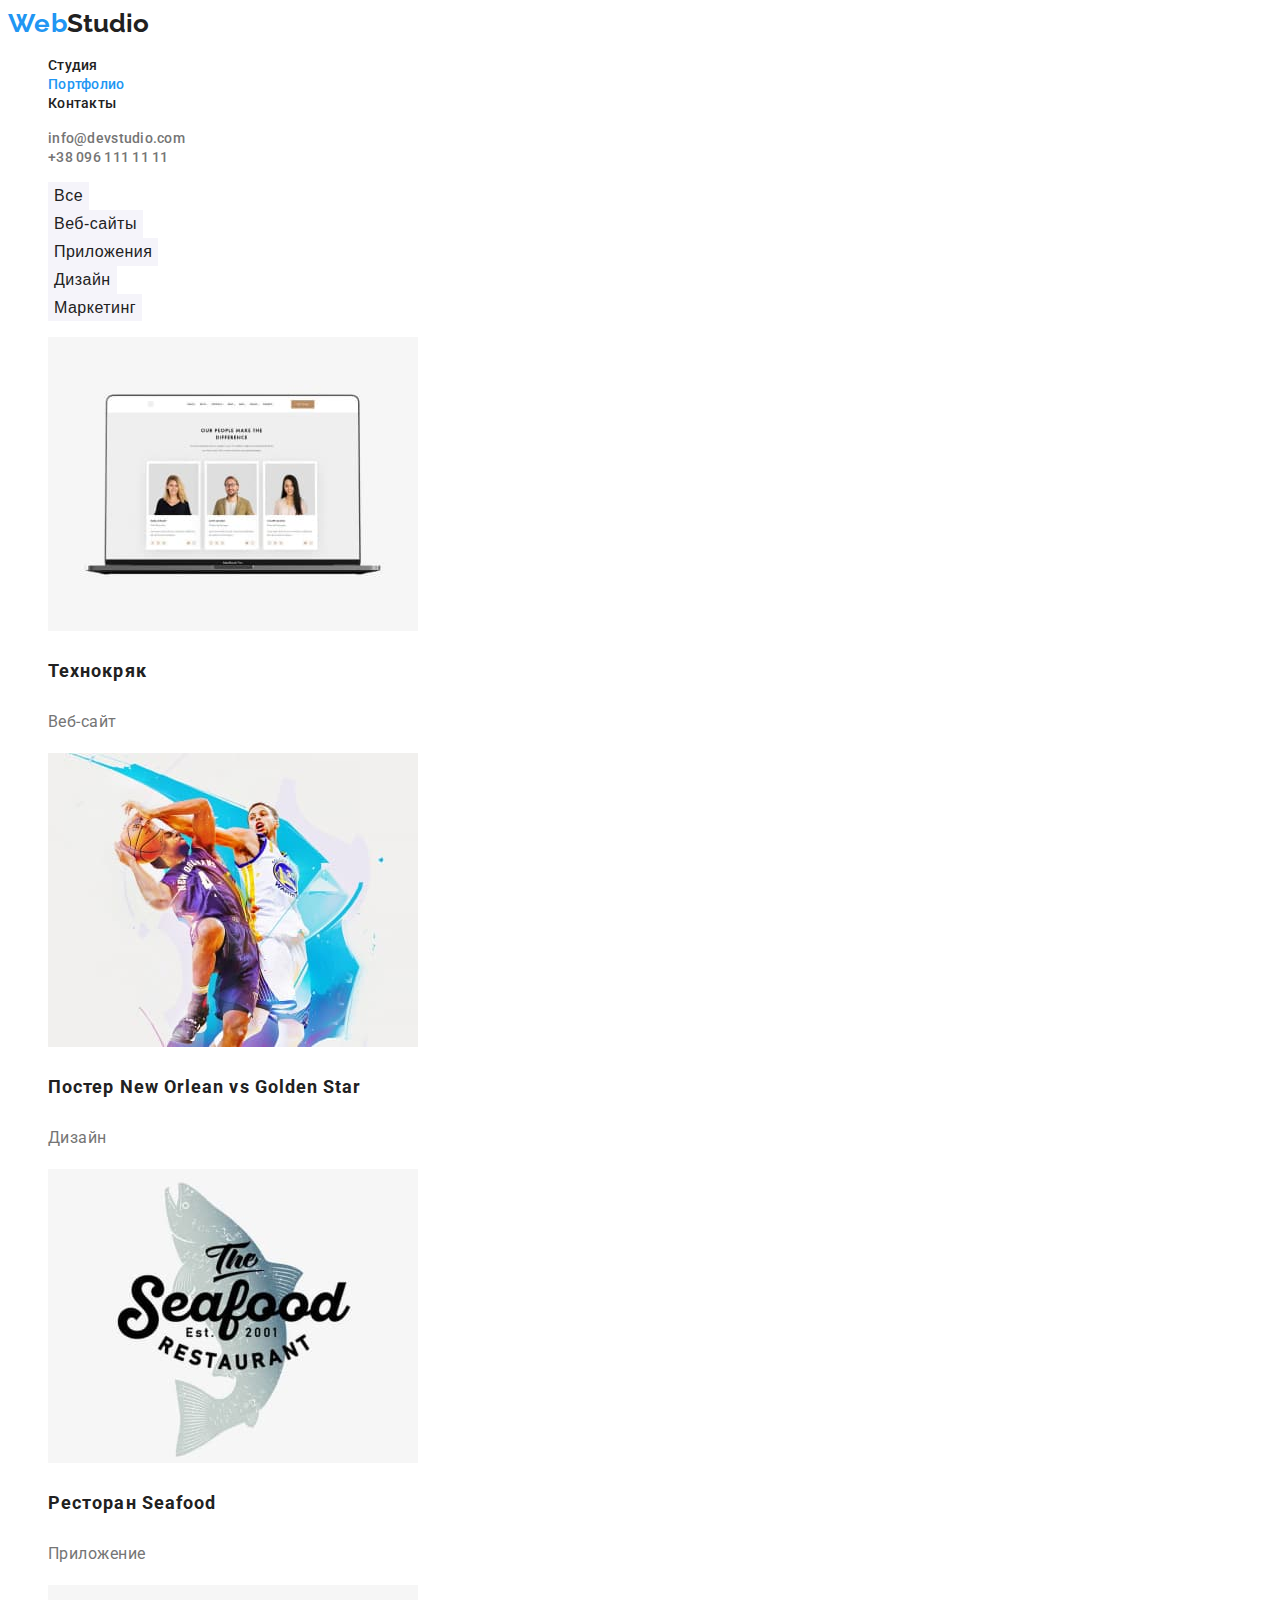
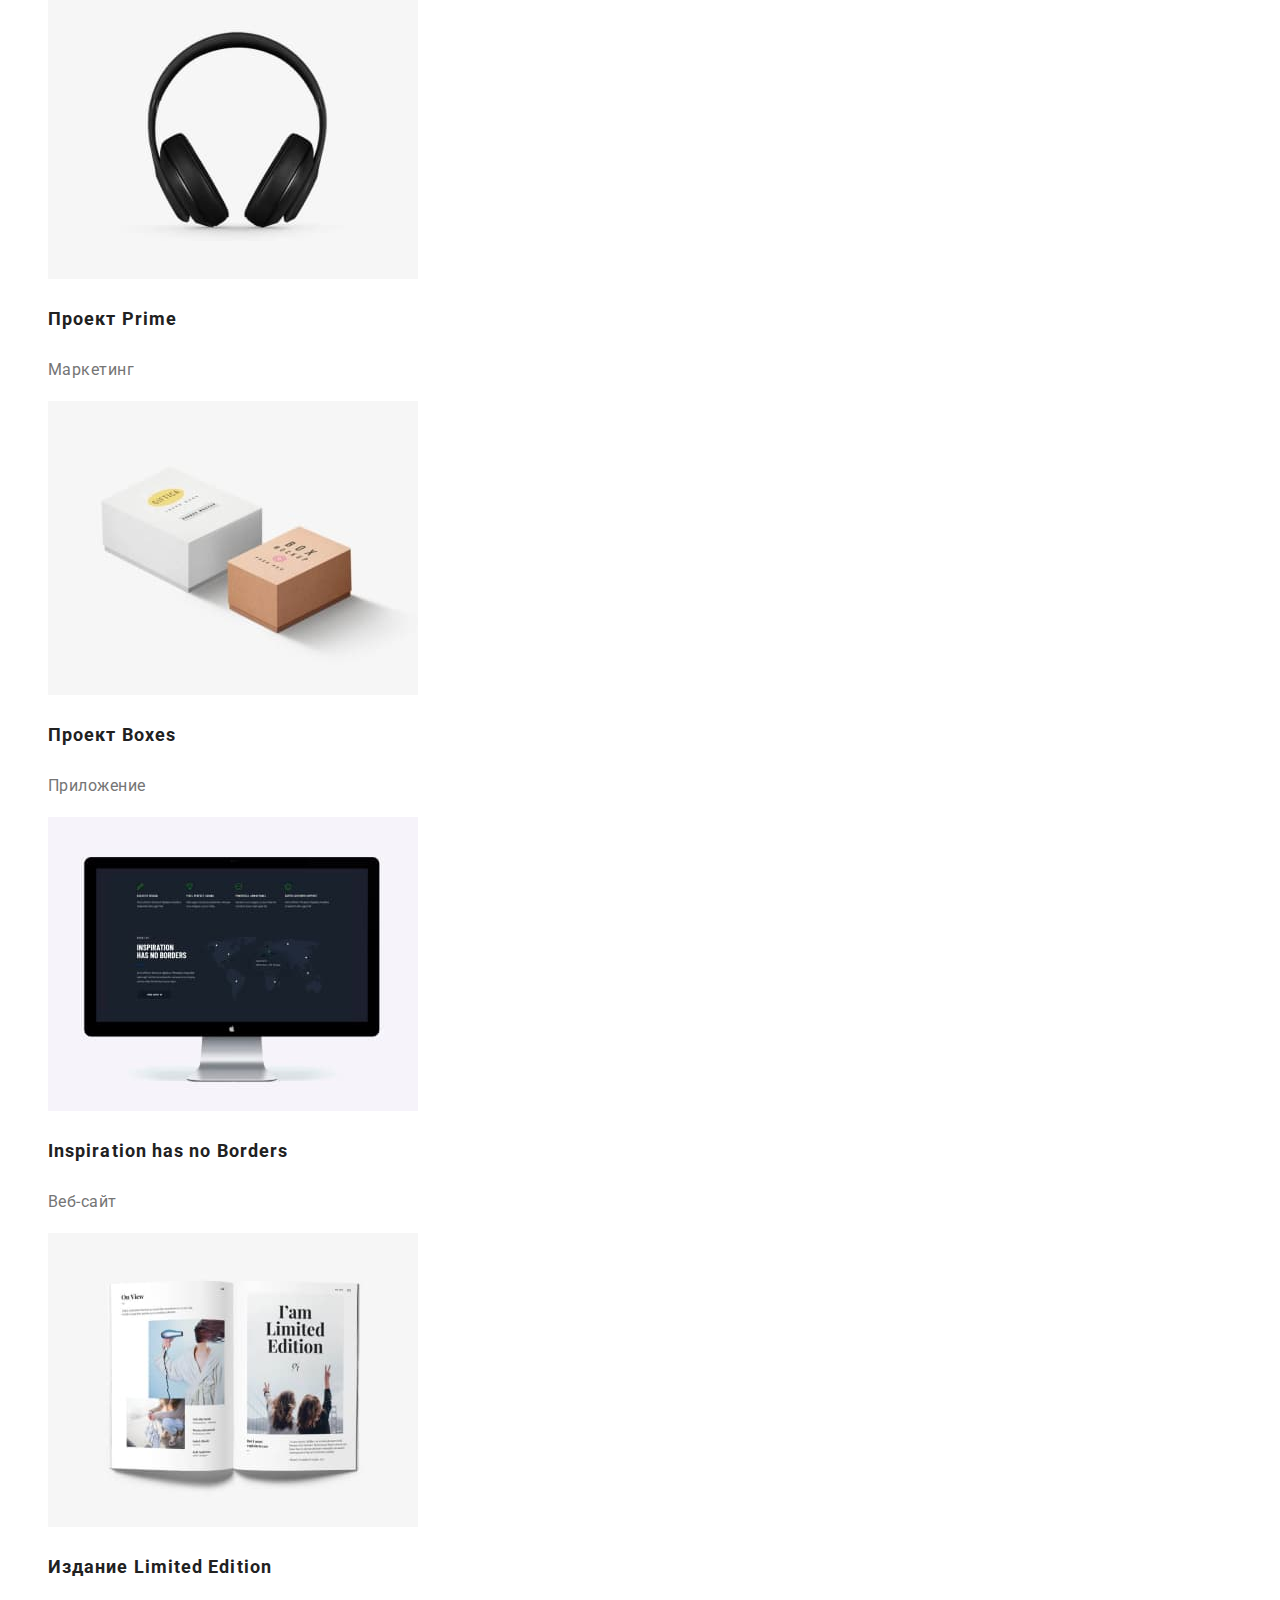
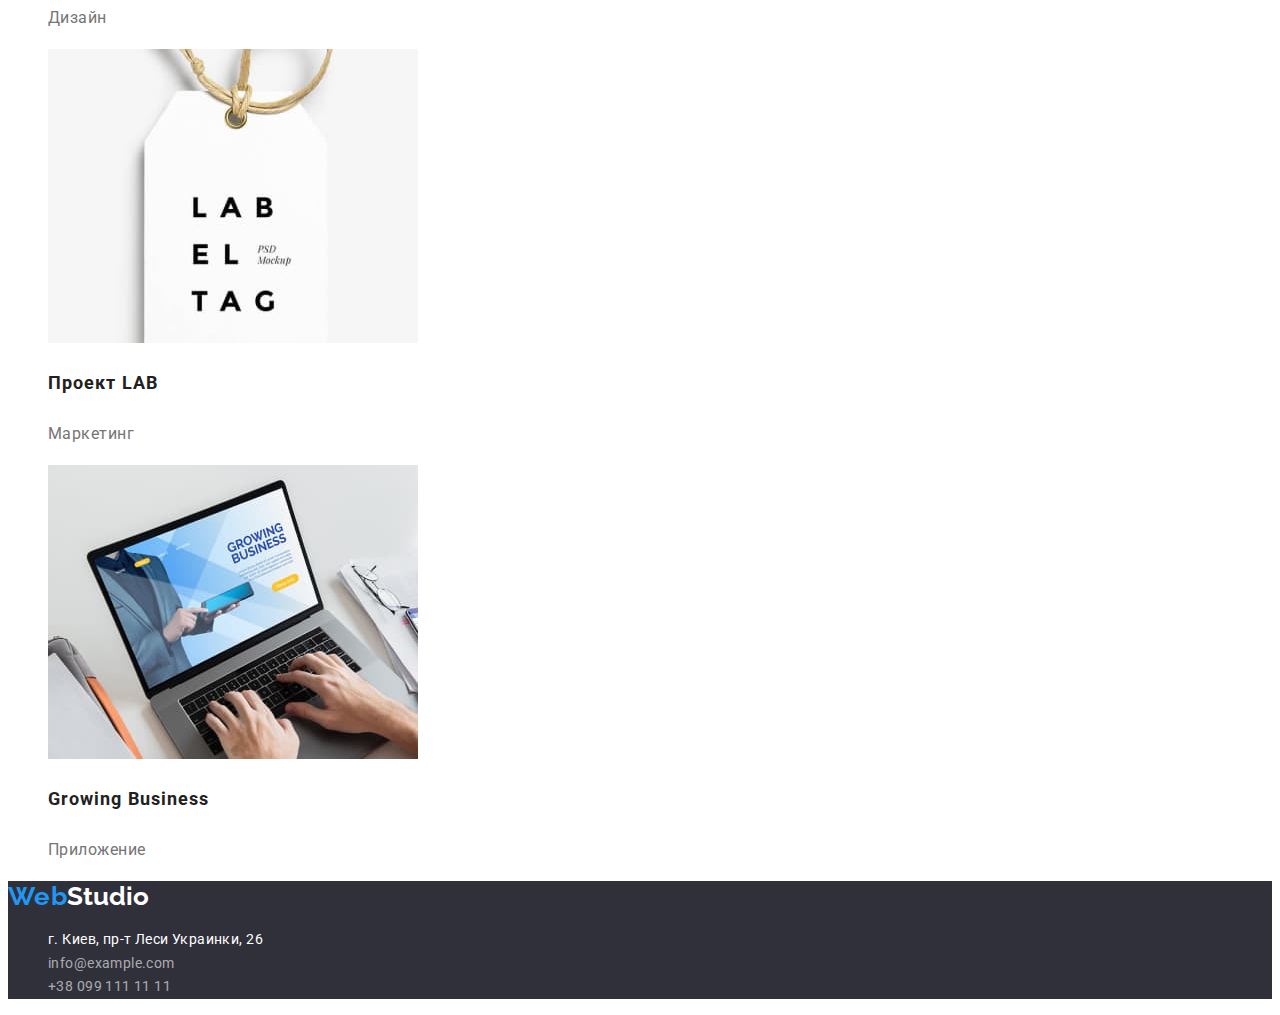
==== portfolio.html @ 48065b2e "Начало" ====
<!DOCTYPE html>
<html lang="en">
<head>
    <meta charset="UTF-8">
    <meta http-equiv="X-UA-Compatible" content="IE=edge">
    <meta name="viewport" content="width=device-width, initial-scale=1.0">
    <title>WebStudio</title>
    <link rel="preconnect" href="https://fonts.gstatic.com">
    <link
        href="https://fonts.googleapis.com/css2?family=Raleway:wght@700;900&family=Roboto:wght@400;500;700;900&display=swap"
        rel="stylesheet">
        <link rel="stylesheet" href="node_modules/modern-normalize/modern-normalize.css">
    <link rel="stylesheet" href="./css/styles.css">
</head>
<body>
<header class="header">
    <a class="header-link" href="./index.html"><span class="header-link-logo-start">Web</span><span
            class="header-link-logo-end">Studio</span> </a>
    <nav class="navigation">
        <ul class="menu">
            <li class="menu-item">
                <a class="menu-link" href="./index.html">Студия</a>
            </li>
            <li class="menu-item">
                <a class="menu-link current" href="./portfolio.html">Портфолио</a>
            </li>
            <li class="menu-item">
                <a class="menu-link" href="#">Контакты</a>
            </li>
        </ul>
    </nav>
    <ul class="menu">
        <li>
            <a class="mail-link" href="mailto:info@devstudio.com">info@devstudio.com</a>
        </li>
        <li>
            <a class="tel-link" href="tel:+380961111111">+38 096 111 11 11</a>
        </li>
    </ul>
</header>
<main>
    <section class="section-projeсts">
        <h2 class="visually-hidden">Фильтр списка проектов</h2>
        <ul class="list-btn">
            <li class="">
                <button class="list-btn-item" type="button">Все</button>
            </li>
            <li class="">
                <button class="list-btn-item" type="button">Веб-сайты</button>
            </li>
            <li class="">
                <button class="list-btn-item" type="button">Приложения</button>
            </li>
            <li class="">
                <button class="list-btn-item" type="button">Дизайн</button>
            </li>
            <li class="">
                <button class="list-btn-item" type="button">Маркетинг</button>
            </li>
        </ul>
        <ul class="list-projeсts">
            <li class="">
                <a class="link-item-project" href="#">
                    <img src="./images/portfolio-list-projects/img1.jpg" alt="Веб-сайт" width="370" height="294">
                    <h3 class="heading-item-project">Технокряк</h3>
                    <p class="description-item-project">Веб-сайт</p>
                </a>
            </li>
            <li class="">
                <a class="link-item-project" href="#">
                    <img src="./images/portfolio-list-projects/img2.jpg" alt="Дизайн" width="370" height="294">
                    <h3 class="heading-item-project">Постер New Orlean vs Golden Star</h3>
                    <p class="description-item-project">Дизайн</p>
                </a>
            </li>
            <li class="">
                <a class="link-item-project" href="#">
                    <img src="./images/portfolio-list-projects/img3.jpg" alt="Приложение" width="370" height="294">
                    <h3 class="heading-item-project">Ресторан Seafood</h3>
                    <p class="description-item-project">Приложение</p>
                </a>
            </li>
            <li class="">
                <a class="link-item-project" href="#">
                    <img src="./images/portfolio-list-projects/img4.jpg" alt="Маркетинг" width="370" height="294">
                    <h3 class="heading-item-project">Проект Prime</h3>
                    <p class="description-item-project">Маркетинг</p>
                </a>
            </li>
            <li class="">
                <a class="link-item-project" href="#">
                    <img src="./images/portfolio-list-projects/img5.jpg" alt="Приложение" width="370" height="294">
                    <h3 class="heading-item-project">Проект Boxes</h3>
                    <p class="description-item-project">Приложение</p>
                </a>
            </li>
            <li class="">
                <a class="link-item-project" href="#">
                    <img src="./images/portfolio-list-projects/img6.jpg" alt="Веб-сайт" width="370" height="294">
                    <h3 class="heading-item-project">Inspiration has no Borders</h3>
                    <p class="description-item-project">Веб-сайт</p>
                </a>
            </li>
            <li class="">
                <a class="link-item-project" href="#">
                    <img src="./images/portfolio-list-projects/img7.jpg" alt="Дизайн" width="370" height="294">
                    <h3 class="heading-item-project">Издание Limited Edition</h3>
                    <p class="description-item-project">Дизайн</p>
                </a>
            </li>
            <li class="">
                <a class="link-item-project" href="#">
                    <img src="./images/portfolio-list-projects/img8.jpg" alt="Маркетинг" width="370" height="294">
                    <h3 class="heading-item-project">Проект LAB</h3>
                    <p class="description-item-project">Маркетинг</p>
                </a>
            </li>
            <li class="">
                <a class="link-item-project" href="#">
                    <img src="./images/portfolio-list-projects/img9.jpg" alt="Приложение" width="370" height="294">
                    <h3 class="heading-item-project">Growing Business</h3>
                    <p class="description-item-project">Приложение</p>
                </a>
            </li>
        </ul>
    </section>
</main>
<footer class="footer">
    <a class="footer-link" href="./index.html"><span class="footer-link-logo-start">Web</span><span
            class="footer-link-logo-end">Studio</span> </a>
    <address class="address">
        <ul class="list-address">
            <li class="list-address-item">
                <a class="list-address-item-link" href="#" target="_blank" rel="noreferer nopaper">г. Киев, пр-т Леси
                    Украинки, 26
                </a>
            </li>
            <li class="list-address-item">
                <a class="list-address-item-mail" href="mailto:info@example.com">info@example.com</a>
            </li>
            <li class="list-address-item">
                <a class="list-address-item-tel" href="tel:+380991111111">+38 099 111 11 11</a>
            </li>
        </ul>
    </address>
</footer>
</body>
</html>
---- css/styles.css ----
body {
  font-family: "Roboto", sans-serif;
}
:root {
  --accent-color: #2196f3;
  --background-color: #ffffff;
  --main-text-color: #212121;
  --background-hero: #2f303a;
  --background-our-team: #f5f4fa;
  --background-footer-color: #2f303a;
  --btn-item-color: #f5f4fa;
  --text-btn-color: #ffffff;
  --logo-address-footer-color: #ffffff;
  --mail-tel-color: #757575;
  --text-description-color: #757575;
  --text-address-footer-color: rgba(255, 255, 255, 0.6);
}
/*============header-start================*/
.header {
  background-color: var(--background-color);
}
.header-link {
  text-decoration: none;
}
.header-link-logo-start {
  font-family: "Raleway", sans-serif;
  font-weight: 700;
  font-size: 26px;
  line-height: 1.19;
  letter-spacing: 0.03em;
  color: var(--accent-color);
}
.header-link-logo-end {
  font-family: "Raleway", sans-serif;
  font-weight: 700;
  font-size: 26px;
  line-height: 1.19;
  color: var(--main-text-color);
}
.menu {
  list-style: none;
}
.menu-link {
  font-weight: 500;
  font-size: 14px;
  line-height: 1.14;
  letter-spacing: 0.02em;
  text-decoration: none;
  color: var(--main-text-color);
}
.menu-link:hover,
.menu-link:focus {
  color: var(--accent-color);
}
.mail-link:hover,
.mail-link:focus {
  color: var(--accent-color);
}
.tel-link:hover,
.tel-link:focus {
  color: var(--accent-color);
}
.mail-link,
.tel-link {
  font-weight: 500;
  font-size: 14px;
  line-height: 1.14;
  letter-spacing: 0.02em;
  text-decoration: none;
  color: var(--mail-tel-color);
}
.current {
  color: var(--accent-color);
}
/*=============header-end===========*/
/*============main-start============*/
/*============section-hero-start=====*/
.hero {
  background: var(--background-hero);
}
.hero-title {
  font-weight: 900;
  font-size: 44px;
  line-height: 60px;
  /* or 136% */
  text-align: center;
  letter-spacing: 0.06em;
  text-transform: uppercase;
  color: var(--background-color);
}
.modal-btn {
  font-weight: 700;
  font-size: 16px;
  line-height: 1.87;
  color: var(--text-btn-color);
  background: var(--accent-color);
  border: none;
  cursor: pointer;
}
/*============section-hero-end=====*/
/*==========section-features-company-start=====*/
.features-company {
  background: var(--background-color);
}
.list-features {
  list-style: none;
}
.visually-hidden {
  position: absolute;
  width: 1px;
  height: 1px;
  margin: -1px;
  border: 0;
  padding: 0;
  white-space: nowrap;
  clip-path: inset(100%);
  clip: rect(0 0 0 0);
  overflow: hidden;
}
.heading-feature {
  font-weight: 700;
  font-size: 14px;
  line-height: 1.14;
  letter-spacing: 0.03em;
  text-transform: uppercase;
  color: var(--main-text-color);
}
.description-feature {
  font-weight: 400;
  font-size: 14px;
  line-height: 1.71;
  letter-spacing: 0.03em;
}
/*==========section-features-company-end=====*/
/*==========section-our-work-start=====*/
.heading-our-work {
  font-weight: 700;
  font-size: 36px;
  line-height: 1.17;
  text-align: center;
  letter-spacing: 0.03em;
  color: var(--main-text-color);
}
.list-work {
  list-style: none;
  /*==========section-our-work-end=====*/
}
/*==========section-our-team-start=====*/
.our-team {
  background: var(--background-our-team);
}
.heading-team {
  font-weight: 700;
  font-size: 36px;
  line-height: 1.17;
  text-align: center;
  letter-spacing: 0.03em;
  color: var(--main-text-color);
}
.list-team {
  list-style: none;
}
.employee-team {
  font-weight: 500;
  font-size: 16px;
  line-height: 1.19;
  letter-spacing: 0.03em;
  color: var(--main-text-color);
}
.activity-employee {
  font-weight: 400;
  font-size: 16px;
  line-height: 1.19;
  letter-spacing: 0.03em;
  color: var(--mail-tel-color);
}
/*==========section-our-team-end=====*/
/*==========section-footer-start=====*/
.footer {
  background: var(--background-footer-color);
}
.footer-link {
  text-decoration: none;
}
.footer-link-logo-start {
  font-family: "Raleway", sans-serif;
  font-weight: 700;
  font-size: 26px;
  line-height: 1.19;
  letter-spacing: 0.03em;
  color: var(--accent-color);
}
.footer-link-logo-end {
  font-family: "Raleway", sans-serif;
  font-weight: 700;
  font-size: 26px;
  line-height: 1.19;
  color: var(--logo-address-footer-color);
}
.list-address {
  list-style: none;
}
.list-address-item-link {
  font-style: normal;
  font-weight: 400;
  font-size: 14px;
  line-height: 1.71;
  letter-spacing: 0.03em;
  text-decoration: none;
  color: var(--logo-address-footer-color);
}
.list-address-item-mail {
  font-style: normal;
  font-weight: 400;
  font-size: 14px;
  line-height: 1.71;
  letter-spacing: 0.03em;
  text-decoration: none;
  color: var(--text-address-footer-color);
}
.list-address-item-tel {
  font-style: normal;
  font-weight: 400;
  font-size: 14px;
  line-height: 1.71;
  letter-spacing: 0.03em;
  text-decoration: none;
  color: var(--text-address-footer-color);
}
/*==========section-footer-end=====*/
/*----------portfolio--------------*/
/*========section-projeсts-start====*/
.list-btn {
  list-style: none;
}
.list-btn-item {
  background: var(--btn-item-color);
  font-weight: 500;
  font-size: 16px;
  line-height: 1.62;
  text-align: center;
  letter-spacing: 0.03em;
  color: var(--main-text-color);
  border: none;
  cursor: pointer;
}
.list-btn-item:hover,
.list-btn-item:focus {
  background: var(--accent-color);
  color: var(--text-btn-color);
}
.list-projeсts {
  list-style: none;
}
.heading-item-project {
  font-weight: 700;
  font-size: 18px;
  line-height: 2;
  letter-spacing: 0.06em;
  color: var(--main-text-color);
}
.description-item-project {
  font-weight: 400;
  font-size: 16px;
  line-height: 1.87;
  letter-spacing: 0.03em;
  color: var(--text-description-color);
}
.link-item-project {
  text-decoration: none;
}
/*========section-projeсts-end====*/
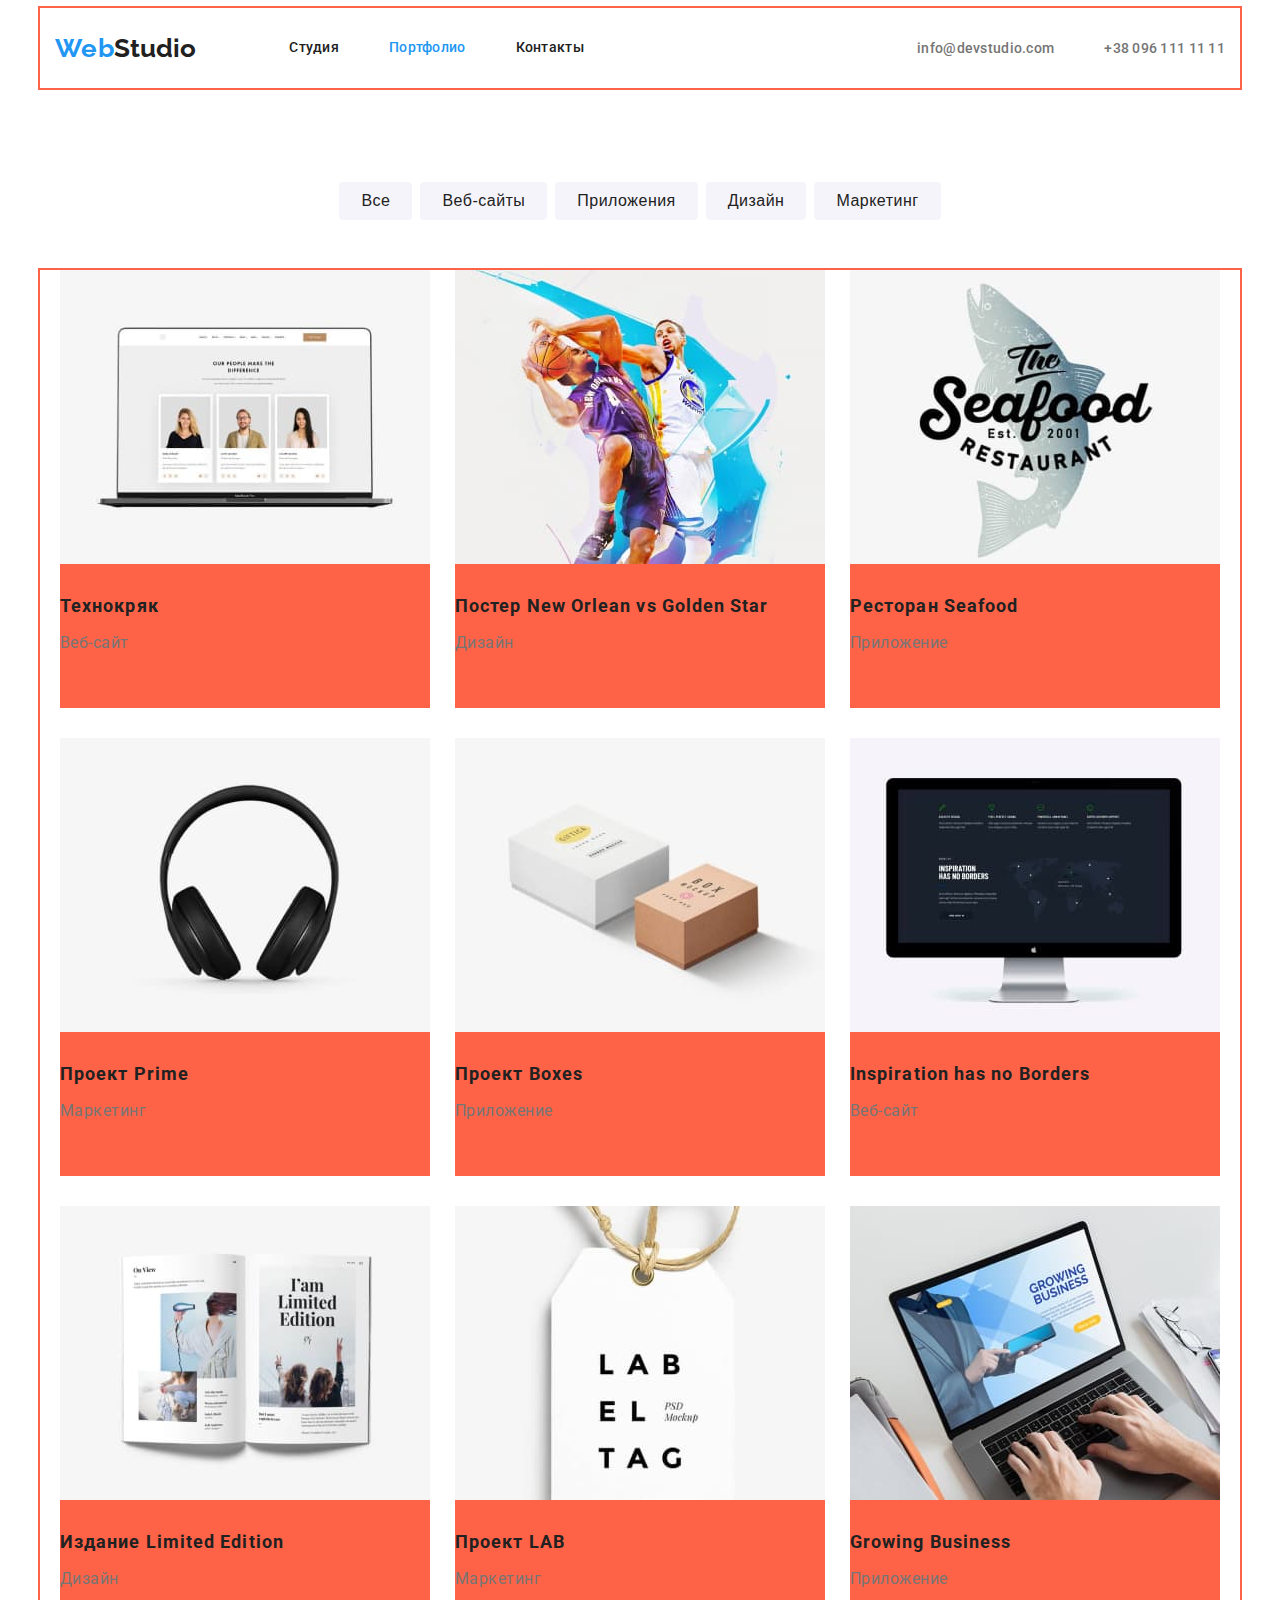
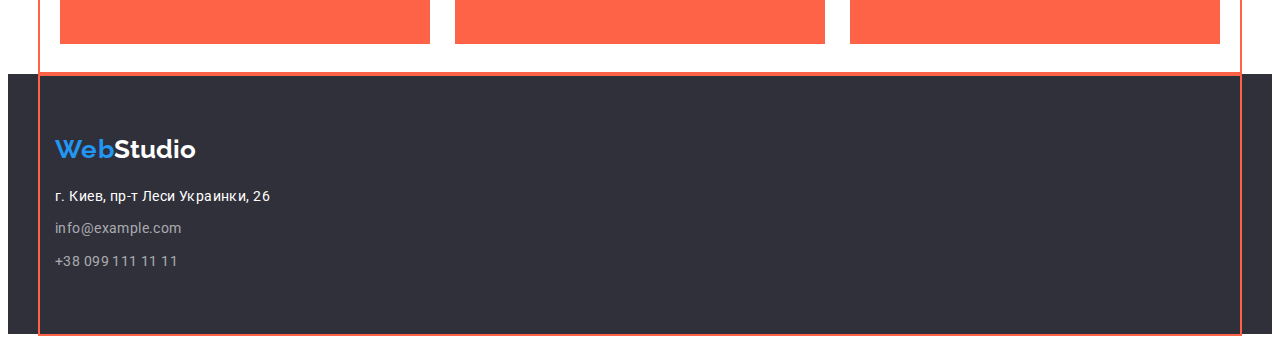
==== commit 113a8471: "показывает header и portfolio с flex" ====
--- a/portfolio.html
+++ b/portfolio.html
@@ -14,135 +14,141 @@
 </head>
 <body>
 <header class="header">
-    <a class="header-link" href="./index.html"><span class="header-link-logo-start">Web</span><span
-            class="header-link-logo-end">Studio</span> </a>
-    <nav class="navigation">
-        <ul class="menu">
+    <div class="container main-header">
+        <a class="header-link" href="./index.html"><span class="header-link-logo-start">Web</span><span
+                class="header-link-logo-end">Studio</span> </a>
+        <nav class="navigation">
+            <ul class="menu-page list">
+                <li class="menu-item">
+                    <a class="menu-link" href="./index.html">Студия</a>
+                </li>
+                <li class="menu-item">
+                    <a class="menu-link current" href="./portfolio.html">Портфолио</a>
+                </li>
+                <li class="menu-item">
+                    <a class="menu-link" href="#">Контакты</a>
+                </li>
+            </ul>
+        </nav>
+        <ul class="menu-contacts list">
             <li class="menu-item">
-                <a class="menu-link" href="./index.html">Студия</a>
+                <a class="mail-link" href="mailto:info@devstudio.com">info@devstudio.com</a>
             </li>
             <li class="menu-item">
-                <a class="menu-link current" href="./portfolio.html">Портфолио</a>
-            </li>
-            <li class="menu-item">
-                <a class="menu-link" href="#">Контакты</a>
+                <a class="tel-link" href="tel:+380961111111">+38 096 111 11 11</a>
             </li>
         </ul>
-    </nav>
-    <ul class="menu">
-        <li>
-            <a class="mail-link" href="mailto:info@devstudio.com">info@devstudio.com</a>
-        </li>
-        <li>
-            <a class="tel-link" href="tel:+380961111111">+38 096 111 11 11</a>
-        </li>
-    </ul>
+    </div>  
 </header>
 <main>
     <section class="section-projeсts">
         <h2 class="visually-hidden">Фильтр списка проектов</h2>
         <ul class="list-btn">
-            <li class="">
+            <li class="item">
                 <button class="list-btn-item" type="button">Все</button>
             </li>
-            <li class="">
+            <li class="item">
                 <button class="list-btn-item" type="button">Веб-сайты</button>
             </li>
-            <li class="">
+            <li class="item">
                 <button class="list-btn-item" type="button">Приложения</button>
             </li>
-            <li class="">
+            <li class="item">
                 <button class="list-btn-item" type="button">Дизайн</button>
             </li>
-            <li class="">
+            <li class="item">
                 <button class="list-btn-item" type="button">Маркетинг</button>
             </li>
         </ul>
-        <ul class="list-projeсts">
-            <li class="">
-                <a class="link-item-project" href="#">
-                    <img src="./images/portfolio-list-projects/img1.jpg" alt="Веб-сайт" width="370" height="294">
-                    <h3 class="heading-item-project">Технокряк</h3>
-                    <p class="description-item-project">Веб-сайт</p>
-                </a>
-            </li>
-            <li class="">
-                <a class="link-item-project" href="#">
-                    <img src="./images/portfolio-list-projects/img2.jpg" alt="Дизайн" width="370" height="294">
-                    <h3 class="heading-item-project">Постер New Orlean vs Golden Star</h3>
-                    <p class="description-item-project">Дизайн</p>
-                </a>
-            </li>
-            <li class="">
-                <a class="link-item-project" href="#">
-                    <img src="./images/portfolio-list-projects/img3.jpg" alt="Приложение" width="370" height="294">
-                    <h3 class="heading-item-project">Ресторан Seafood</h3>
-                    <p class="description-item-project">Приложение</p>
-                </a>
-            </li>
-            <li class="">
-                <a class="link-item-project" href="#">
-                    <img src="./images/portfolio-list-projects/img4.jpg" alt="Маркетинг" width="370" height="294">
-                    <h3 class="heading-item-project">Проект Prime</h3>
-                    <p class="description-item-project">Маркетинг</p>
-                </a>
-            </li>
-            <li class="">
-                <a class="link-item-project" href="#">
-                    <img src="./images/portfolio-list-projects/img5.jpg" alt="Приложение" width="370" height="294">
-                    <h3 class="heading-item-project">Проект Boxes</h3>
-                    <p class="description-item-project">Приложение</p>
-                </a>
-            </li>
-            <li class="">
-                <a class="link-item-project" href="#">
-                    <img src="./images/portfolio-list-projects/img6.jpg" alt="Веб-сайт" width="370" height="294">
-                    <h3 class="heading-item-project">Inspiration has no Borders</h3>
-                    <p class="description-item-project">Веб-сайт</p>
-                </a>
-            </li>
-            <li class="">
-                <a class="link-item-project" href="#">
-                    <img src="./images/portfolio-list-projects/img7.jpg" alt="Дизайн" width="370" height="294">
-                    <h3 class="heading-item-project">Издание Limited Edition</h3>
-                    <p class="description-item-project">Дизайн</p>
-                </a>
-            </li>
-            <li class="">
-                <a class="link-item-project" href="#">
-                    <img src="./images/portfolio-list-projects/img8.jpg" alt="Маркетинг" width="370" height="294">
-                    <h3 class="heading-item-project">Проект LAB</h3>
-                    <p class="description-item-project">Маркетинг</p>
-                </a>
-            </li>
-            <li class="">
-                <a class="link-item-project" href="#">
-                    <img src="./images/portfolio-list-projects/img9.jpg" alt="Приложение" width="370" height="294">
-                    <h3 class="heading-item-project">Growing Business</h3>
-                    <p class="description-item-project">Приложение</p>
-                </a>
-            </li>
-        </ul>
+        <div class="container card-list">
+            <ul class="list-projeсts">
+                <li class="card-list-projects">
+                    <a class="link-item-project" href="#">
+                        <img src="./images/portfolio-list-projects/img1.jpg" alt="Веб-сайт" width="370" height="294">
+                        <h3 class="heading-item-project">Технокряк</h3>
+                        <p class="description-item-project">Веб-сайт</p>
+                    </a>
+                </li>
+                <li class="card-list-projects">
+                    <a class="link-item-project" href="#">
+                        <img src="./images/portfolio-list-projects/img2.jpg" alt="Дизайн" width="370" height="294">
+                        <h3 class="heading-item-project">Постер New Orlean vs Golden Star</h3>
+                        <p class="description-item-project">Дизайн</p>
+                    </a>
+                </li>
+                <li class="card-list-projects">
+                    <a class="link-item-project" href="#">
+                        <img src="./images/portfolio-list-projects/img3.jpg" alt="Приложение" width="370" height="294">
+                        <h3 class="heading-item-project">Ресторан Seafood</h3>
+                        <p class="description-item-project">Приложение</p>
+                    </a>
+                </li>
+                <li class="card-list-projects">
+                    <a class="link-item-project" href="#">
+                        <img src="./images/portfolio-list-projects/img4.jpg" alt="Маркетинг" width="370" height="294">
+                        <h3 class="heading-item-project">Проект Prime</h3>
+                        <p class="description-item-project">Маркетинг</p>
+                    </a>
+                </li>
+                <li class="card-list-projects">
+                    <a class="link-item-project" href="#">
+                        <img src="./images/portfolio-list-projects/img5.jpg" alt="Приложение" width="370" height="294">
+                        <h3 class="heading-item-project">Проект Boxes</h3>
+                        <p class="description-item-project">Приложение</p>
+                    </a>
+                </li>
+                <li class="card-list-projects">
+                    <a class="link-item-project" href="#">
+                        <img src="./images/portfolio-list-projects/img6.jpg" alt="Веб-сайт" width="370" height="294">
+                        <h3 class="heading-item-project">Inspiration has no Borders</h3>
+                        <p class="description-item-project">Веб-сайт</p>
+                    </a>
+                </li>
+                <li class="card-list-projects">
+                    <a class="link-item-project" href="#">
+                        <img src="./images/portfolio-list-projects/img7.jpg" alt="Дизайн" width="370" height="294">
+                        <h3 class="heading-item-project">Издание Limited Edition</h3>
+                        <p class="description-item-project">Дизайн</p>
+                    </a>
+                </li>
+                <li class="card-list-projects">
+                    <a class="link-item-project" href="#">
+                        <img src="./images/portfolio-list-projects/img8.jpg" alt="Маркетинг" width="370" height="294">
+                        <h3 class="heading-item-project">Проект LAB</h3>
+                        <p class="description-item-project">Маркетинг</p>
+                    </a>
+                </li>
+                <li class="card-list-projects">
+                    <a class="link-item-project" href="#">
+                        <img src="./images/portfolio-list-projects/img9.jpg" alt="Приложение" width="370" height="294">
+                        <h3 class="heading-item-project">Growing Business</h3>
+                        <p class="description-item-project">Приложение</p>
+                    </a>
+                </li>
+            </ul>
+        </div> 
     </section>
 </main>
 <footer class="footer">
-    <a class="footer-link" href="./index.html"><span class="footer-link-logo-start">Web</span><span
-            class="footer-link-logo-end">Studio</span> </a>
-    <address class="address">
-        <ul class="list-address">
-            <li class="list-address-item">
-                <a class="list-address-item-link" href="#" target="_blank" rel="noreferer nopaper">г. Киев, пр-т Леси
-                    Украинки, 26
-                </a>
-            </li>
-            <li class="list-address-item">
-                <a class="list-address-item-mail" href="mailto:info@example.com">info@example.com</a>
-            </li>
-            <li class="list-address-item">
-                <a class="list-address-item-tel" href="tel:+380991111111">+38 099 111 11 11</a>
-            </li>
-        </ul>
-    </address>
+    <div class="container">
+        <a class="footer-link" href="./index.html"><span class="footer-link-logo-start">Web</span><span
+                class="footer-link-logo-end">Studio</span> </a>
+        <address class="address">
+            <ul class="list-address">
+                <li class="list-address-item">
+                    <a class="list-address-item-link" href="#" target="_blank" rel="noreferer nopaper">г. Киев, пр-т Леси
+                        Украинки, 26
+                    </a>
+                </li>
+                <li class="list-address-item">
+                    <a class="list-address-item-mail" href="mailto:info@example.com">info@example.com</a>
+                </li>
+                <li class="list-address-item">
+                    <a class="list-address-item-tel" href="tel:+380991111111">+38 099 111 11 11</a>
+                </li>
+            </ul>
+        </address>
+    </div>
 </footer>
 </body>
 </html>--- a/css/styles.css
+++ b/css/styles.css
@@ -1,3 +1,13 @@
+html {
+  box-sizing: border-box;
+}
+
+*,
+*::before,
+*::after {
+  box-sizing: inherit;
+}
+
 body {
   font-family: "Roboto", sans-serif;
 }
@@ -19,6 +29,15 @@
 .header {
   background-color: var(--background-color);
 }
+.container {
+  width: 1200px;
+  padding-left: 15px;
+  padding-right: 15px;
+  margin-left: auto;
+  margin-right: auto;
+
+  outline: 2px solid tomato;
+}
 .header-link {
   text-decoration: none;
 }
@@ -37,8 +56,19 @@
   line-height: 1.19;
   color: var(--main-text-color);
 }
-.menu {
-  list-style: none;
+.main-header {
+  display: flex;
+  align-items: center;
+}
+.list {
+  list-style: none;
+  padding-left: 0px;
+  margin-bottom: 0px;
+  margin-top: 0px;
+}
+.menu-page {
+  display: flex;
+  margin-left: 93px;
 }
 .menu-link {
   font-weight: 500;
@@ -47,10 +77,24 @@
   letter-spacing: 0.02em;
   text-decoration: none;
   color: var(--main-text-color);
+
+  display: block;
+  padding-top: 32px;
+  padding-bottom: 32px;
+}
+.menu-page .menu-item + .menu-item {
+  margin-left: 50px;
 }
 .menu-link:hover,
 .menu-link:focus {
   color: var(--accent-color);
+}
+.menu-contacts {
+  display: flex;
+  margin-left: auto;
+}
+.menu-contacts .menu-item + .menu-item {
+  margin-left: 50px;
 }
 .mail-link:hover,
 .mail-link:focus {
@@ -77,16 +121,20 @@
 /*============section-hero-start=====*/
 .hero {
   background: var(--background-hero);
+  text-align: center;
 }
 .hero-title {
   font-weight: 900;
   font-size: 44px;
-  line-height: 60px;
-  /* or 136% */
+  line-height: 1.36;
   text-align: center;
   letter-spacing: 0.06em;
   text-transform: uppercase;
   color: var(--background-color);
+  margin-bottom: 0px;
+  margin-top: 0px;
+
+  outline: 2px solid tomato;
 }
 .modal-btn {
   font-weight: 700;
@@ -96,6 +144,8 @@
   background: var(--accent-color);
   border: none;
   cursor: pointer;
+  padding: 0px;
+  margin: 0px;
 }
 /*============section-hero-end=====*/
 /*==========section-features-company-start=====*/
@@ -104,6 +154,9 @@
 }
 .list-features {
   list-style: none;
+  padding-left: 0px;
+  margin-bottom: 0px;
+  margin-top: 0px;
 }
 .visually-hidden {
   position: absolute;
@@ -124,12 +177,16 @@
   letter-spacing: 0.03em;
   text-transform: uppercase;
   color: var(--main-text-color);
+  margin-top: 0px;
+  margin-bottom: 10px;
 }
 .description-feature {
   font-weight: 400;
   font-size: 14px;
   line-height: 1.71;
   letter-spacing: 0.03em;
+  margin-top: 0px;
+  margin-bottom: 0px;
 }
 /*==========section-features-company-end=====*/
 /*==========section-our-work-start=====*/
@@ -140,9 +197,14 @@
   text-align: center;
   letter-spacing: 0.03em;
   color: var(--main-text-color);
+  margin-top: 94px;
+  margin-bottom: 50px;
 }
 .list-work {
   list-style: none;
+  padding-left: 0px;
+  margin-bottom: 0px;
+  margin-top: 0px;
   /*==========section-our-work-end=====*/
 }
 /*==========section-our-team-start=====*/
@@ -156,9 +218,16 @@
   text-align: center;
   letter-spacing: 0.03em;
   color: var(--main-text-color);
+  margin-top: 188px;
+  margin-bottom: 50px;
+
+  outline: 2px solid tomato;
 }
 .list-team {
   list-style: none;
+  padding-left: 0px;
+  margin-bottom: 0px;
+  margin-top: 0px;
 }
 .employee-team {
   font-weight: 500;
@@ -166,6 +235,8 @@
   line-height: 1.19;
   letter-spacing: 0.03em;
   color: var(--main-text-color);
+  margin-top: 30px;
+  margin-bottom: 10px;
 }
 .activity-employee {
   font-weight: 400;
@@ -173,6 +244,8 @@
   line-height: 1.19;
   letter-spacing: 0.03em;
   color: var(--mail-tel-color);
+  margin-top: 0px;
+  margin-bottom: 30px;
 }
 /*==========section-our-team-end=====*/
 /*==========section-footer-start=====*/
@@ -180,7 +253,10 @@
   background: var(--background-footer-color);
 }
 .footer-link {
-  text-decoration: none;
+  display: block;
+  text-decoration: none;
+  padding-top: 60px;
+  padding-bottom: 20px;
 }
 .footer-link-logo-start {
   font-family: "Raleway", sans-serif;
@@ -199,8 +275,12 @@
 }
 .list-address {
   list-style: none;
+  padding-left: 0px;
+  margin-bottom: 0px;
+  margin-top: 0px;
 }
 .list-address-item-link {
+  display: block;
   font-style: normal;
   font-weight: 400;
   font-size: 14px;
@@ -208,8 +288,10 @@
   letter-spacing: 0.03em;
   text-decoration: none;
   color: var(--logo-address-footer-color);
+  margin-bottom: 9px;
 }
 .list-address-item-mail {
+  display: block;
   font-style: normal;
   font-weight: 400;
   font-size: 14px;
@@ -217,8 +299,10 @@
   letter-spacing: 0.03em;
   text-decoration: none;
   color: var(--text-address-footer-color);
+  margin-bottom: 9px;
 }
 .list-address-item-tel {
+  display: block;
   font-style: normal;
   font-weight: 400;
   font-size: 14px;
@@ -226,12 +310,21 @@
   letter-spacing: 0.03em;
   text-decoration: none;
   color: var(--text-address-footer-color);
+  padding-bottom: 60px;
 }
 /*==========section-footer-end=====*/
 /*----------portfolio--------------*/
 /*========section-projeсts-start====*/
 .list-btn {
   list-style: none;
+  display: flex;
+  justify-content: center;
+  margin-top: 94px;
+  margin-bottom: 50px;
+  padding-left: 0px;
+}
+.list-btn .item + .item {
+  margin-left: 8px;
 }
 .list-btn-item {
   background: var(--btn-item-color);
@@ -242,15 +335,40 @@
   letter-spacing: 0.03em;
   color: var(--main-text-color);
   border: none;
+  border-radius: 4px;
   cursor: pointer;
+
+  padding-top: 6px;
+  padding-bottom: 6px;
+  padding-left: 22px;
+  padding-right: 22px;
 }
 .list-btn-item:hover,
 .list-btn-item:focus {
   background: var(--accent-color);
   color: var(--text-btn-color);
 }
+.card-list {
+}
+.card-list-projects {
+  width: 370px;
+  margin-right: 25px;
+  margin-bottom: 30px;
+
+  background-color: tomato;
+}
 .list-projeсts {
   list-style: none;
+  padding-left: 0px;
+  margin-bottom: 0px;
+  margin-top: 0px;
+
+  display: flex;
+  flex-wrap: wrap;
+  justify-content: center;
+}
+.card-list-projects:nth-child(3n) {
+  margin-right: 0px;
 }
 .heading-item-project {
   font-weight: 700;
@@ -258,6 +376,8 @@
   line-height: 2;
   letter-spacing: 0.06em;
   color: var(--main-text-color);
+  margin-top: 20px;
+  margin-bottom: 4px;
 }
 .description-item-project {
   font-weight: 400;
@@ -265,6 +385,8 @@
   line-height: 1.87;
   letter-spacing: 0.03em;
   color: var(--text-description-color);
+  margin-top: 0px;
+  margin-bottom: 50px;
 }
 .link-item-project {
   text-decoration: none;
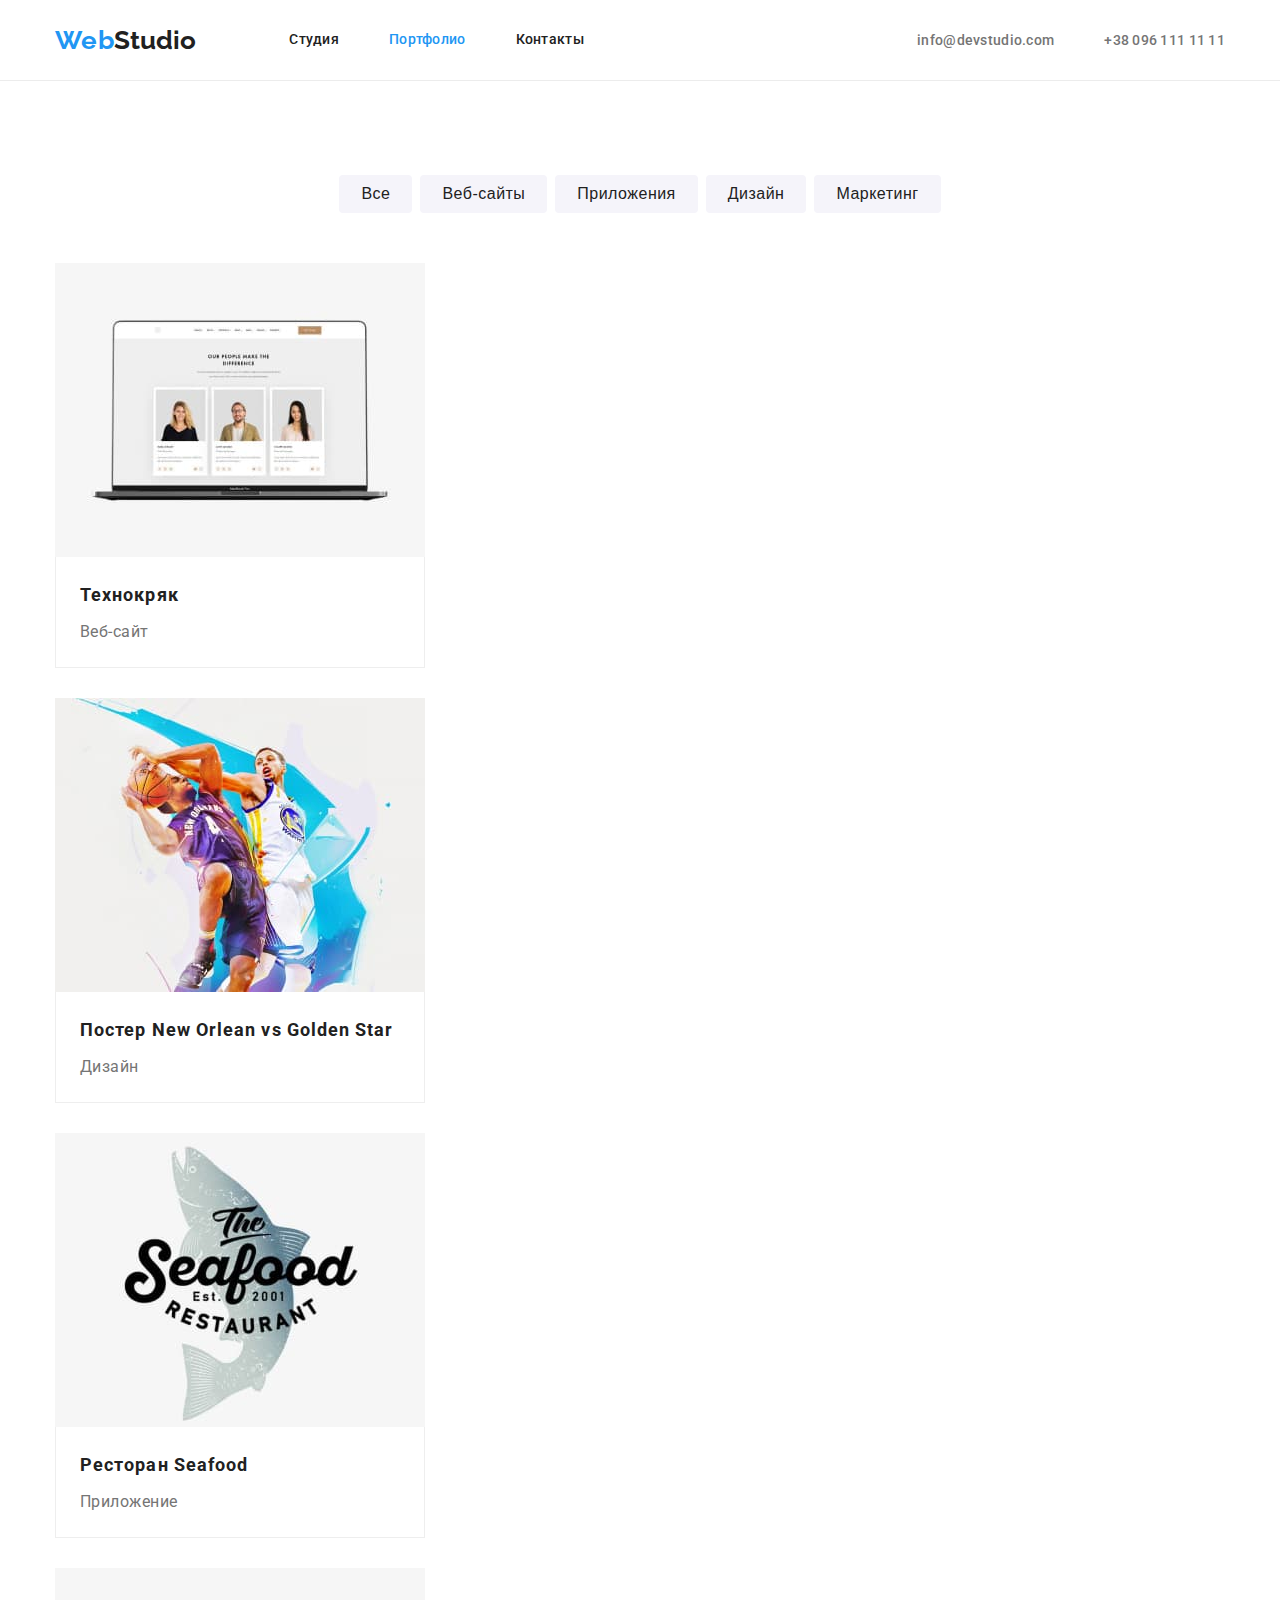
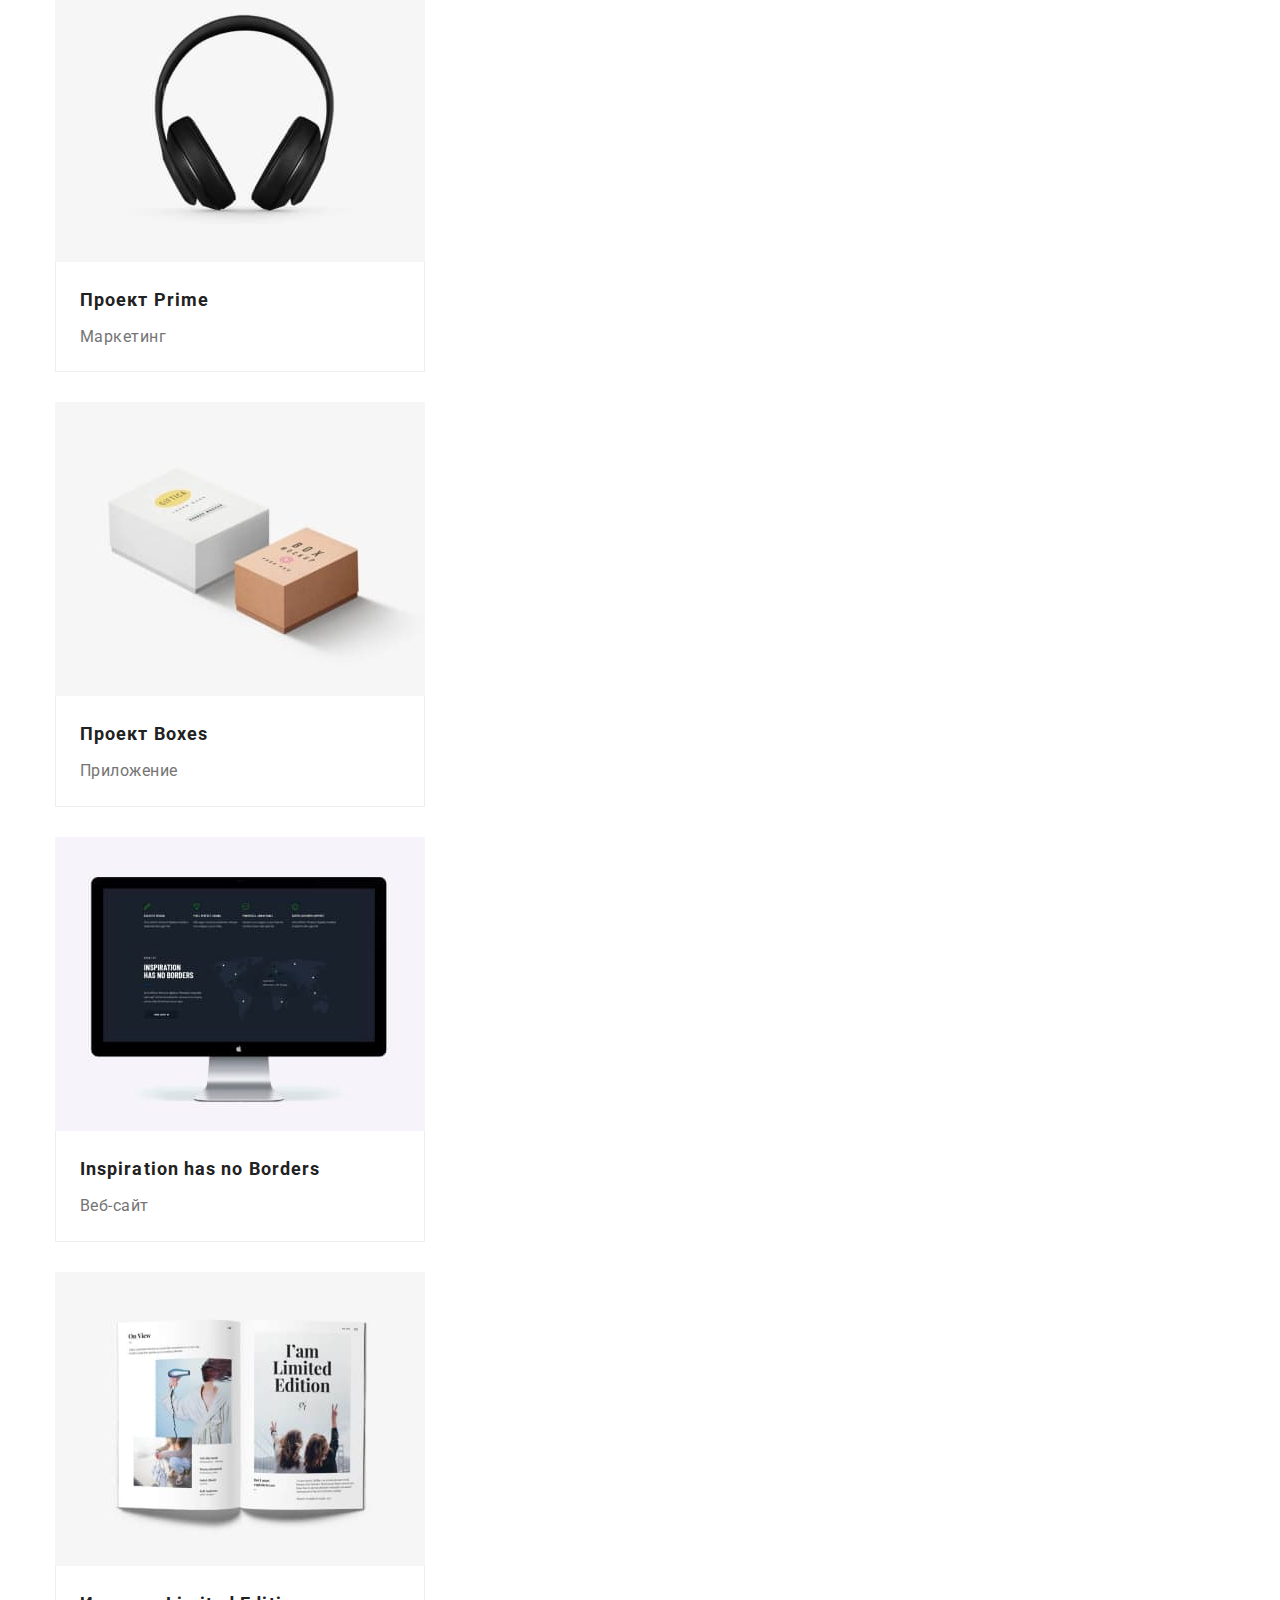
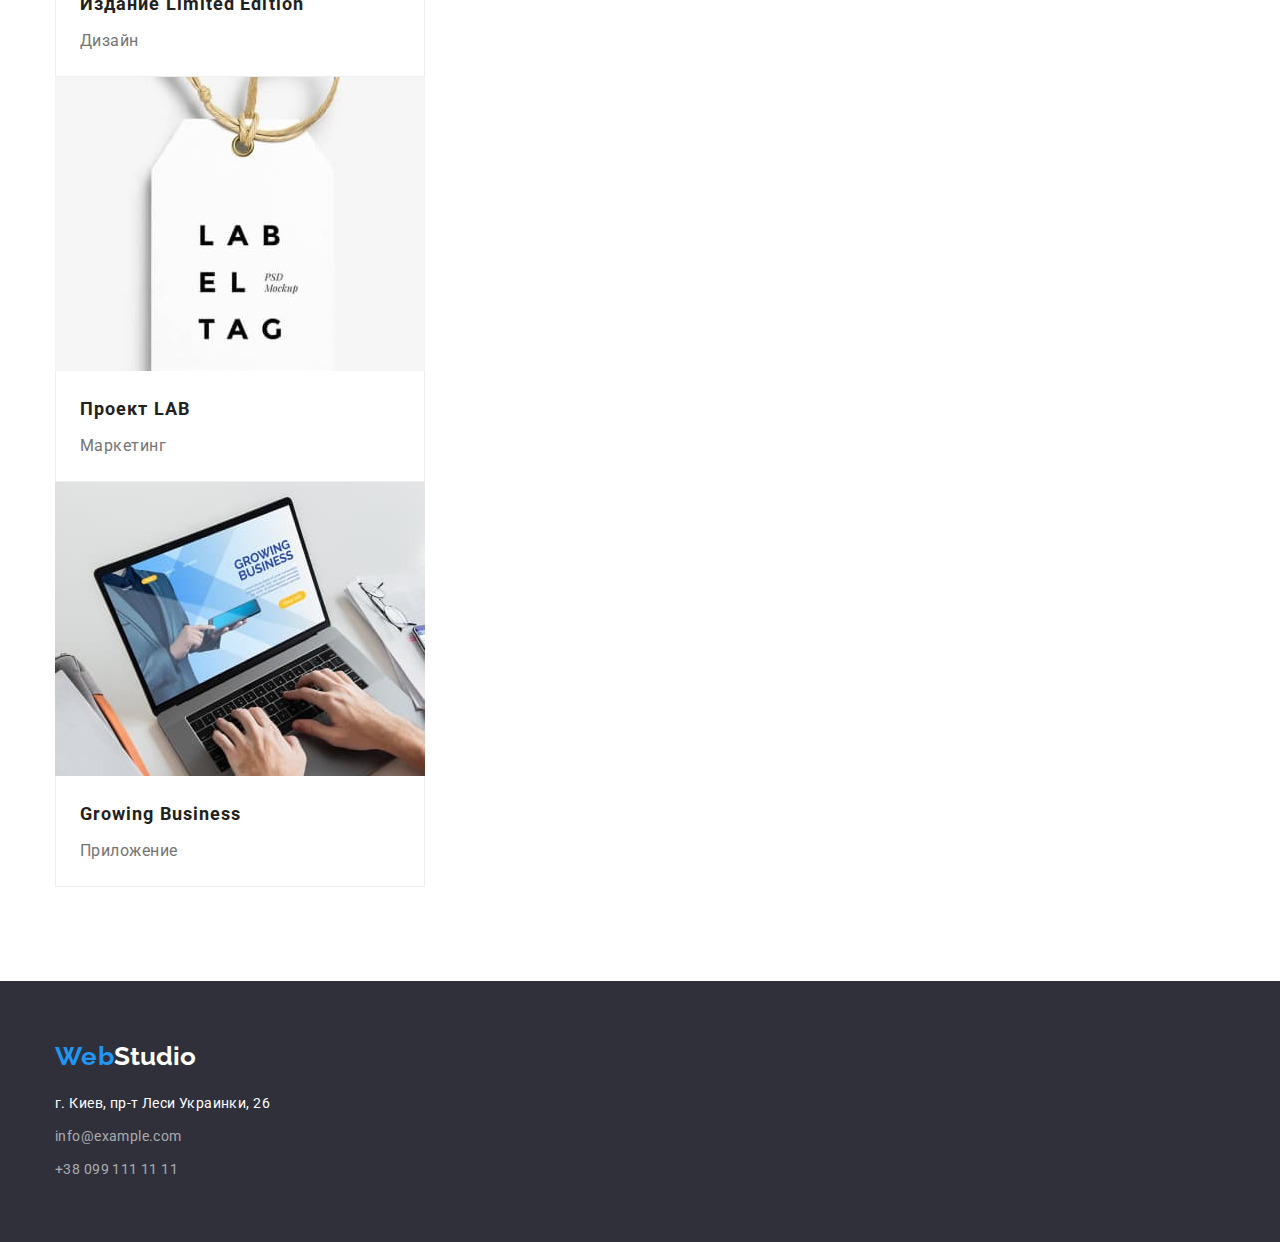
==== commit 61955c80: "расставлены flex и отступы на страницах студия и портфолио(После исправлений)" ====
--- a/portfolio.html
+++ b/portfolio.html
@@ -20,28 +20,28 @@
         <nav class="navigation">
             <ul class="menu-page list">
                 <li class="menu-item">
-                    <a class="menu-link" href="./index.html">Студия</a>
+                    <a class="menu-link link" href="./index.html">Студия</a>
                 </li>
                 <li class="menu-item">
-                    <a class="menu-link current" href="./portfolio.html">Портфолио</a>
+                    <a class="menu-link current link" href="./portfolio.html">Портфолио</a>
                 </li>
                 <li class="menu-item">
-                    <a class="menu-link" href="#">Контакты</a>
+                    <a class="menu-link link" href="#">Контакты</a>
                 </li>
             </ul>
         </nav>
         <ul class="menu-contacts list">
             <li class="menu-item">
-                <a class="mail-link" href="mailto:info@devstudio.com">info@devstudio.com</a>
+                <a class="mail-link link" href="mailto:info@devstudio.com">info@devstudio.com</a>
             </li>
             <li class="menu-item">
-                <a class="tel-link" href="tel:+380961111111">+38 096 111 11 11</a>
+                <a class="tel-link link" href="tel:+380961111111">+38 096 111 11 11</a>
             </li>
         </ul>
     </div>  
 </header>
 <main>
-    <section class="section-projeсts">
+    <section class="section-projeсts section">
         <h2 class="visually-hidden">Фильтр списка проектов</h2>
         <ul class="list-btn">
             <li class="item">
@@ -60,69 +60,87 @@
                 <button class="list-btn-item" type="button">Маркетинг</button>
             </li>
         </ul>
-        <div class="container card-list">
+        <div class="container">
             <ul class="list-projeсts">
                 <li class="card-list-projects">
                     <a class="link-item-project" href="#">
                         <img src="./images/portfolio-list-projects/img1.jpg" alt="Веб-сайт" width="370" height="294">
-                        <h3 class="heading-item-project">Технокряк</h3>
-                        <p class="description-item-project">Веб-сайт</p>
+                        <div class="box">
+                            <h3 class="heading-item-project">Технокряк</h3>
+                            <p class="description-item-project">Веб-сайт</p>
+                        </div> 
                     </a>
                 </li>
                 <li class="card-list-projects">
                     <a class="link-item-project" href="#">
                         <img src="./images/portfolio-list-projects/img2.jpg" alt="Дизайн" width="370" height="294">
-                        <h3 class="heading-item-project">Постер New Orlean vs Golden Star</h3>
-                        <p class="description-item-project">Дизайн</p>
+                        <div class="box">
+                            <h3 class="heading-item-project">Постер New Orlean vs Golden Star</h3>
+                            <p class="description-item-project">Дизайн</p>
+                        </div>
                     </a>
                 </li>
                 <li class="card-list-projects">
                     <a class="link-item-project" href="#">
                         <img src="./images/portfolio-list-projects/img3.jpg" alt="Приложение" width="370" height="294">
-                        <h3 class="heading-item-project">Ресторан Seafood</h3>
-                        <p class="description-item-project">Приложение</p>
+                        <div class="box">
+                            <h3 class="heading-item-project">Ресторан Seafood</h3>
+                            <p class="description-item-project">Приложение</p>
+                        </div>
                     </a>
                 </li>
                 <li class="card-list-projects">
                     <a class="link-item-project" href="#">
                         <img src="./images/portfolio-list-projects/img4.jpg" alt="Маркетинг" width="370" height="294">
-                        <h3 class="heading-item-project">Проект Prime</h3>
-                        <p class="description-item-project">Маркетинг</p>
+                        <div class="box">
+                            <h3 class="heading-item-project">Проект Prime</h3>
+                            <p class="description-item-project">Маркетинг</p>
+                        </div>
                     </a>
                 </li>
                 <li class="card-list-projects">
                     <a class="link-item-project" href="#">
                         <img src="./images/portfolio-list-projects/img5.jpg" alt="Приложение" width="370" height="294">
-                        <h3 class="heading-item-project">Проект Boxes</h3>
-                        <p class="description-item-project">Приложение</p>
+                        <div class="box">
+                            <h3 class="heading-item-project">Проект Boxes</h3>
+                            <p class="description-item-project">Приложение</p>
+                        </div>
                     </a>
                 </li>
                 <li class="card-list-projects">
                     <a class="link-item-project" href="#">
                         <img src="./images/portfolio-list-projects/img6.jpg" alt="Веб-сайт" width="370" height="294">
-                        <h3 class="heading-item-project">Inspiration has no Borders</h3>
-                        <p class="description-item-project">Веб-сайт</p>
+                        <div class="box">
+                            <h3 class="heading-item-project">Inspiration has no Borders</h3>
+                            <p class="description-item-project">Веб-сайт</p>
+                        </div>
                     </a>
                 </li>
                 <li class="card-list-projects">
                     <a class="link-item-project" href="#">
                         <img src="./images/portfolio-list-projects/img7.jpg" alt="Дизайн" width="370" height="294">
-                        <h3 class="heading-item-project">Издание Limited Edition</h3>
-                        <p class="description-item-project">Дизайн</p>
+                        <div class="box">
+                            <h3 class="heading-item-project">Издание Limited Edition</h3>
+                            <p class="description-item-project">Дизайн</p>
+                        </div>
                     </a>
                 </li>
                 <li class="card-list-projects">
                     <a class="link-item-project" href="#">
                         <img src="./images/portfolio-list-projects/img8.jpg" alt="Маркетинг" width="370" height="294">
-                        <h3 class="heading-item-project">Проект LAB</h3>
-                        <p class="description-item-project">Маркетинг</p>
+                        <div class="box">
+                            <h3 class="heading-item-project">Проект LAB</h3>
+                            <p class="description-item-project">Маркетинг</p>
+                        </div>
                     </a>
                 </li>
                 <li class="card-list-projects">
                     <a class="link-item-project" href="#">
                         <img src="./images/portfolio-list-projects/img9.jpg" alt="Приложение" width="370" height="294">
-                        <h3 class="heading-item-project">Growing Business</h3>
-                        <p class="description-item-project">Приложение</p>
+                        <div class="box">
+                            <h3 class="heading-item-project">Growing Business</h3>
+                            <p class="description-item-project">Приложение</p>
+                        </div>
                     </a>
                 </li>
             </ul>
@@ -131,20 +149,20 @@
 </main>
 <footer class="footer">
     <div class="container">
-        <a class="footer-link" href="./index.html"><span class="footer-link-logo-start">Web</span><span
+        <a class="footer-link link" href="./index.html"><span class="footer-link-logo-start">Web</span><span
                 class="footer-link-logo-end">Studio</span> </a>
         <address class="address">
             <ul class="list-address">
                 <li class="list-address-item">
-                    <a class="list-address-item-link" href="#" target="_blank" rel="noreferer nopaper">г. Киев, пр-т Леси
+                    <a class="list-address-item-link link" href="#" target="_blank" rel="noreferer nopaper">г. Киев, пр-т Леси
                         Украинки, 26
                     </a>
                 </li>
                 <li class="list-address-item">
-                    <a class="list-address-item-mail" href="mailto:info@example.com">info@example.com</a>
+                    <a class="list-address-item-mail link" href="mailto:info@example.com">info@example.com</a>
                 </li>
                 <li class="list-address-item">
-                    <a class="list-address-item-tel" href="tel:+380991111111">+38 099 111 11 11</a>
+                    <a class="list-address-item-tel link" href="tel:+380991111111">+38 099 111 11 11</a>
                 </li>
             </ul>
         </address>
--- a/css/styles.css
+++ b/css/styles.css
@@ -10,6 +10,27 @@
 
 body {
   font-family: "Roboto", sans-serif;
+  margin: 0px;
+}
+ul {
+  list-style: none;
+  padding-left: 0px;
+  margin-bottom: 0px;
+  margin-top: 0px;
+}
+h1,
+h3,
+p {
+  margin-bottom: 0px;
+  margin-top: 0px;
+}
+h2 {
+  margin-bottom: 0px;
+  margin-top: 0px;
+  font-weight: 700;
+}
+img {
+  display: block;
 }
 :root {
   --accent-color: #2196f3;
@@ -25,9 +46,17 @@
   --text-description-color: #757575;
   --text-address-footer-color: rgba(255, 255, 255, 0.6);
 }
+.section {
+  padding-top: 94px;
+  padding-bottom: 94px;
+}
+.link {
+  text-decoration: none;
+}
 /*============header-start================*/
 .header {
   background-color: var(--background-color);
+  border-bottom: 1px solid #ececec;
 }
 .container {
   width: 1200px;
@@ -35,8 +64,6 @@
   padding-right: 15px;
   margin-left: auto;
   margin-right: auto;
-
-  outline: 2px solid tomato;
 }
 .header-link {
   text-decoration: none;
@@ -60,12 +87,6 @@
   display: flex;
   align-items: center;
 }
-.list {
-  list-style: none;
-  padding-left: 0px;
-  margin-bottom: 0px;
-  margin-top: 0px;
-}
 .menu-page {
   display: flex;
   margin-left: 93px;
@@ -75,7 +96,6 @@
   font-size: 14px;
   line-height: 1.14;
   letter-spacing: 0.02em;
-  text-decoration: none;
   color: var(--main-text-color);
 
   display: block;
@@ -110,7 +130,6 @@
   font-size: 14px;
   line-height: 1.14;
   letter-spacing: 0.02em;
-  text-decoration: none;
   color: var(--mail-tel-color);
 }
 .current {
@@ -122,6 +141,8 @@
 .hero {
   background: var(--background-hero);
   text-align: center;
+  padding-top: 200px;
+  padding-bottom: 200px;
 }
 .hero-title {
   font-weight: 900;
@@ -131,10 +152,7 @@
   letter-spacing: 0.06em;
   text-transform: uppercase;
   color: var(--background-color);
-  margin-bottom: 0px;
-  margin-top: 0px;
-
-  outline: 2px solid tomato;
+  margin-bottom: 30px;
 }
 .modal-btn {
   font-weight: 700;
@@ -144,19 +162,20 @@
   background: var(--accent-color);
   border: none;
   cursor: pointer;
-  padding: 0px;
-  margin: 0px;
+  padding-top: 10px;
+  padding-bottom: 10px;
+  padding-right: 32px;
+  padding-left: 32px;
+  border-radius: 4px;
 }
 /*============section-hero-end=====*/
 /*==========section-features-company-start=====*/
 .features-company {
   background: var(--background-color);
+  padding-bottom: 47px;
 }
 .list-features {
-  list-style: none;
-  padding-left: 0px;
-  margin-bottom: 0px;
-  margin-top: 0px;
+  display: flex;
 }
 .visually-hidden {
   position: absolute;
@@ -170,6 +189,12 @@
   clip: rect(0 0 0 0);
   overflow: hidden;
 }
+.list-features-item {
+  width: 270px;
+}
+.list-features .list-features-item + .list-features-item {
+  margin-left: 30px;
+}
 .heading-feature {
   font-weight: 700;
   font-size: 14px;
@@ -177,7 +202,6 @@
   letter-spacing: 0.03em;
   text-transform: uppercase;
   color: var(--main-text-color);
-  margin-top: 0px;
   margin-bottom: 10px;
 }
 .description-feature {
@@ -185,49 +209,49 @@
   font-size: 14px;
   line-height: 1.71;
   letter-spacing: 0.03em;
-  margin-top: 0px;
-  margin-bottom: 0px;
 }
 /*==========section-features-company-end=====*/
 /*==========section-our-work-start=====*/
+.our-work {
+  padding-top: 47px;
+}
 .heading-our-work {
-  font-weight: 700;
   font-size: 36px;
   line-height: 1.17;
   text-align: center;
   letter-spacing: 0.03em;
   color: var(--main-text-color);
-  margin-top: 94px;
   margin-bottom: 50px;
 }
 .list-work {
-  list-style: none;
-  padding-left: 0px;
-  margin-bottom: 0px;
-  margin-top: 0px;
-  /*==========section-our-work-end=====*/
-}
+  display: flex;
+}
+.list-work .list-work-item + .list-work-item {
+  margin-left: 30px;
+}
+/*==========section-our-work-end=====*/
 /*==========section-our-team-start=====*/
 .our-team {
   background: var(--background-our-team);
 }
 .heading-team {
-  font-weight: 700;
   font-size: 36px;
   line-height: 1.17;
   text-align: center;
   letter-spacing: 0.03em;
   color: var(--main-text-color);
-  margin-top: 188px;
   margin-bottom: 50px;
-
-  outline: 2px solid tomato;
 }
 .list-team {
-  list-style: none;
-  padding-left: 0px;
-  margin-bottom: 0px;
-  margin-top: 0px;
+  display: flex;
+}
+.list-team .list-team-item + .list-team-item {
+  margin-left: 30px;
+}
+.list-team-item {
+  text-align: center;
+  border-radius: 0px 0px 4px 4px;
+  background-color: var(--background-color);
 }
 .employee-team {
   font-weight: 500;
@@ -235,7 +259,7 @@
   line-height: 1.19;
   letter-spacing: 0.03em;
   color: var(--main-text-color);
-  margin-top: 30px;
+  padding-top: 30px;
   margin-bottom: 10px;
 }
 .activity-employee {
@@ -244,8 +268,7 @@
   line-height: 1.19;
   letter-spacing: 0.03em;
   color: var(--mail-tel-color);
-  margin-top: 0px;
-  margin-bottom: 30px;
+  padding-bottom: 30px;
 }
 /*==========section-our-team-end=====*/
 /*==========section-footer-start=====*/
@@ -254,9 +277,8 @@
 }
 .footer-link {
   display: block;
-  text-decoration: none;
   padding-top: 60px;
-  padding-bottom: 20px;
+  margin-bottom: 20px;
 }
 .footer-link-logo-start {
   font-family: "Raleway", sans-serif;
@@ -273,12 +295,6 @@
   line-height: 1.19;
   color: var(--logo-address-footer-color);
 }
-.list-address {
-  list-style: none;
-  padding-left: 0px;
-  margin-bottom: 0px;
-  margin-top: 0px;
-}
 .list-address-item-link {
   display: block;
   font-style: normal;
@@ -286,7 +302,6 @@
   font-size: 14px;
   line-height: 1.71;
   letter-spacing: 0.03em;
-  text-decoration: none;
   color: var(--logo-address-footer-color);
   margin-bottom: 9px;
 }
@@ -297,7 +312,6 @@
   font-size: 14px;
   line-height: 1.71;
   letter-spacing: 0.03em;
-  text-decoration: none;
   color: var(--text-address-footer-color);
   margin-bottom: 9px;
 }
@@ -308,18 +322,17 @@
   font-size: 14px;
   line-height: 1.71;
   letter-spacing: 0.03em;
-  text-decoration: none;
   color: var(--text-address-footer-color);
   padding-bottom: 60px;
 }
 /*==========section-footer-end=====*/
+
 /*----------portfolio--------------*/
+
 /*========section-projeсts-start====*/
 .list-btn {
-  list-style: none;
   display: flex;
   justify-content: center;
-  margin-top: 94px;
   margin-bottom: 50px;
   padding-left: 0px;
 }
@@ -348,24 +361,17 @@
   background: var(--accent-color);
   color: var(--text-btn-color);
 }
-.card-list {
-}
 .card-list-projects {
   width: 370px;
-  margin-right: 25px;
+  margin-right: 30px;
   margin-bottom: 30px;
-
-  background-color: tomato;
-}
-.list-projeсts {
-  list-style: none;
-  padding-left: 0px;
+}
+.list-projects {
+  display: flex;
+  flex-wrap: wrap;
+}
+.card-list-projects:nth-last-child(-n + 3) {
   margin-bottom: 0px;
-  margin-top: 0px;
-
-  display: flex;
-  flex-wrap: wrap;
-  justify-content: center;
 }
 .card-list-projects:nth-child(3n) {
   margin-right: 0px;
@@ -376,8 +382,13 @@
   line-height: 2;
   letter-spacing: 0.06em;
   color: var(--main-text-color);
-  margin-top: 20px;
+  padding-left: 24px;
+  padding-top: 20px;
   margin-bottom: 4px;
+}
+.box {
+  border: 1px solid #eeeeee;
+  border-top: 0px;
 }
 .description-item-project {
   font-weight: 400;
@@ -385,8 +396,8 @@
   line-height: 1.87;
   letter-spacing: 0.03em;
   color: var(--text-description-color);
-  margin-top: 0px;
-  margin-bottom: 50px;
+  padding-left: 24px;
+  padding-bottom: 20px;
 }
 .link-item-project {
   text-decoration: none;
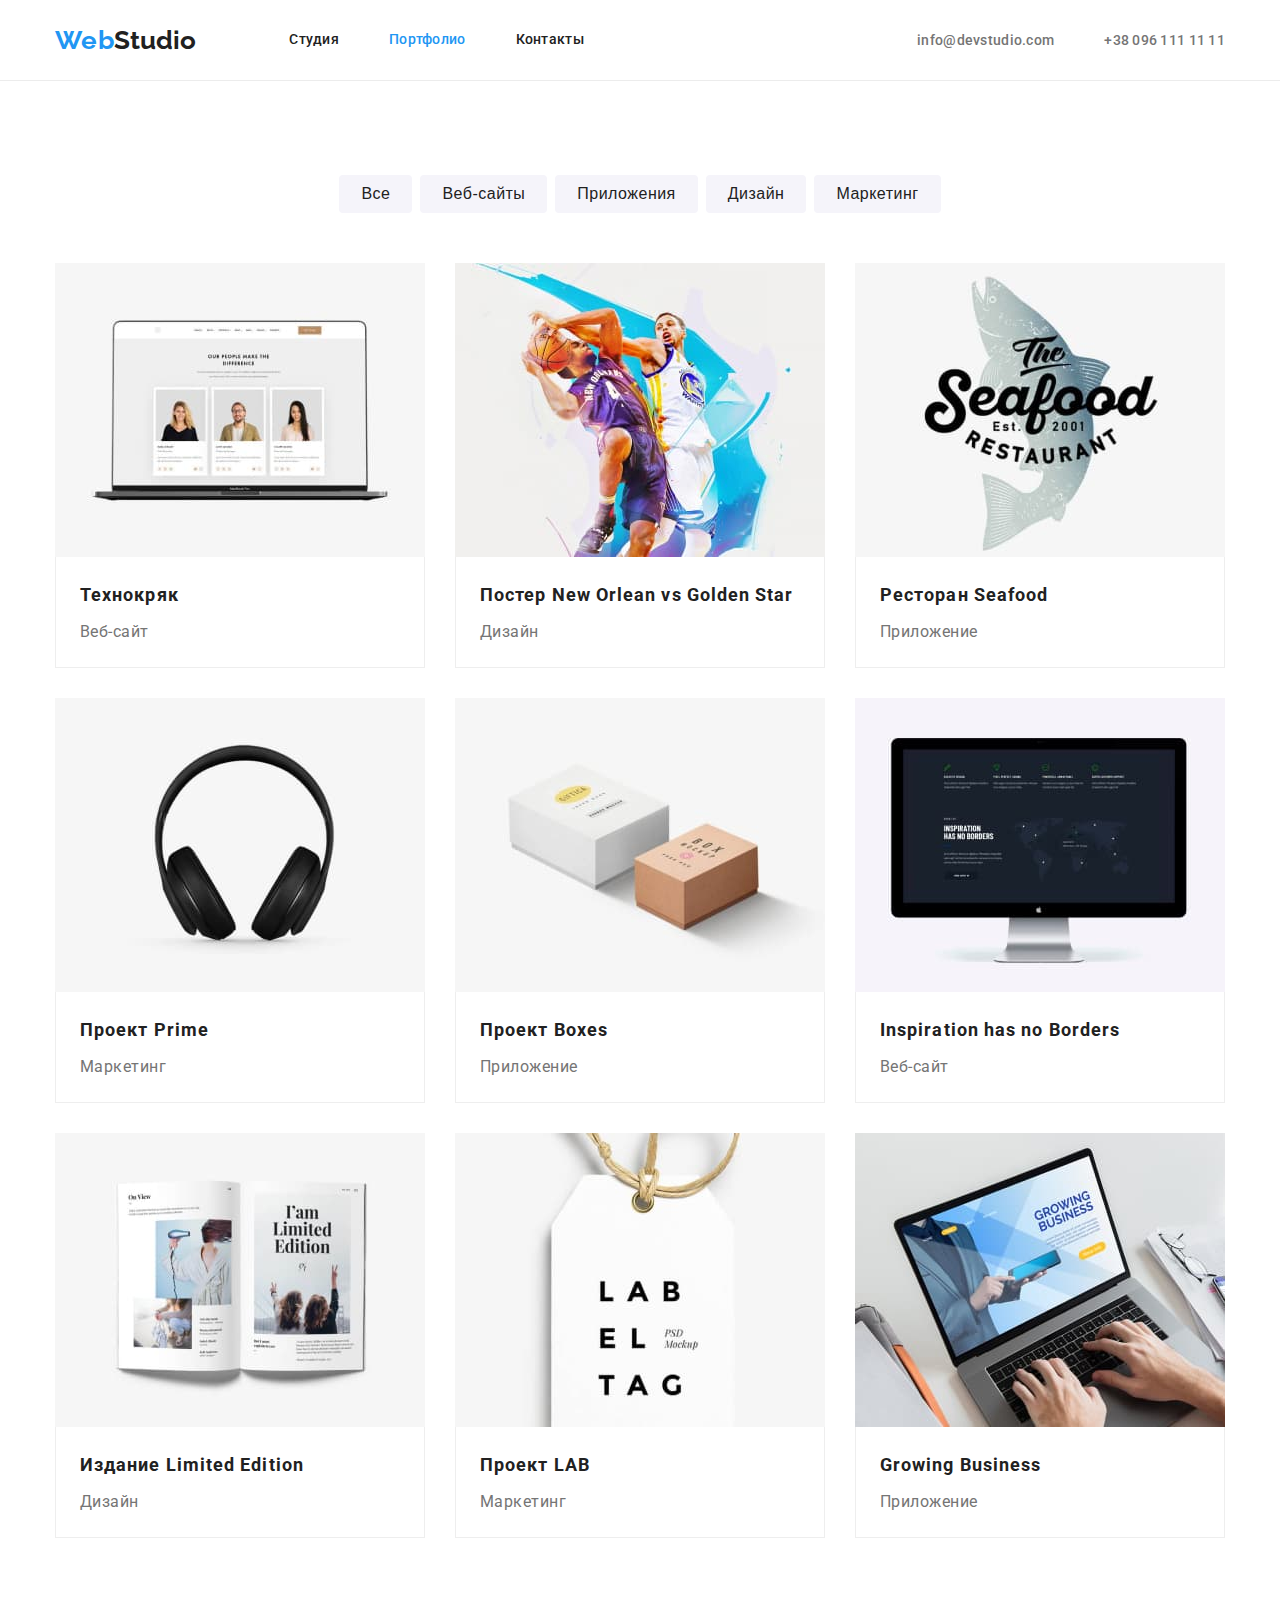
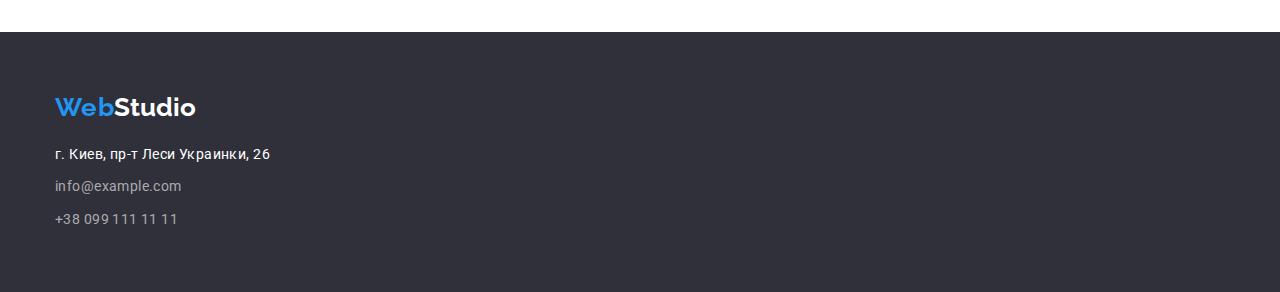
==== commit 6b509a73: "(исправления-2)расставлены flex и отступы на страницах студия и портфолио" ====
--- a/portfolio.html
+++ b/portfolio.html
@@ -61,7 +61,7 @@
             </li>
         </ul>
         <div class="container">
-            <ul class="list-projeсts">
+            <ul class="list-projects">
                 <li class="card-list-projects">
                     <a class="link-item-project" href="#">
                         <img src="./images/portfolio-list-projects/img1.jpg" alt="Веб-сайт" width="370" height="294">
